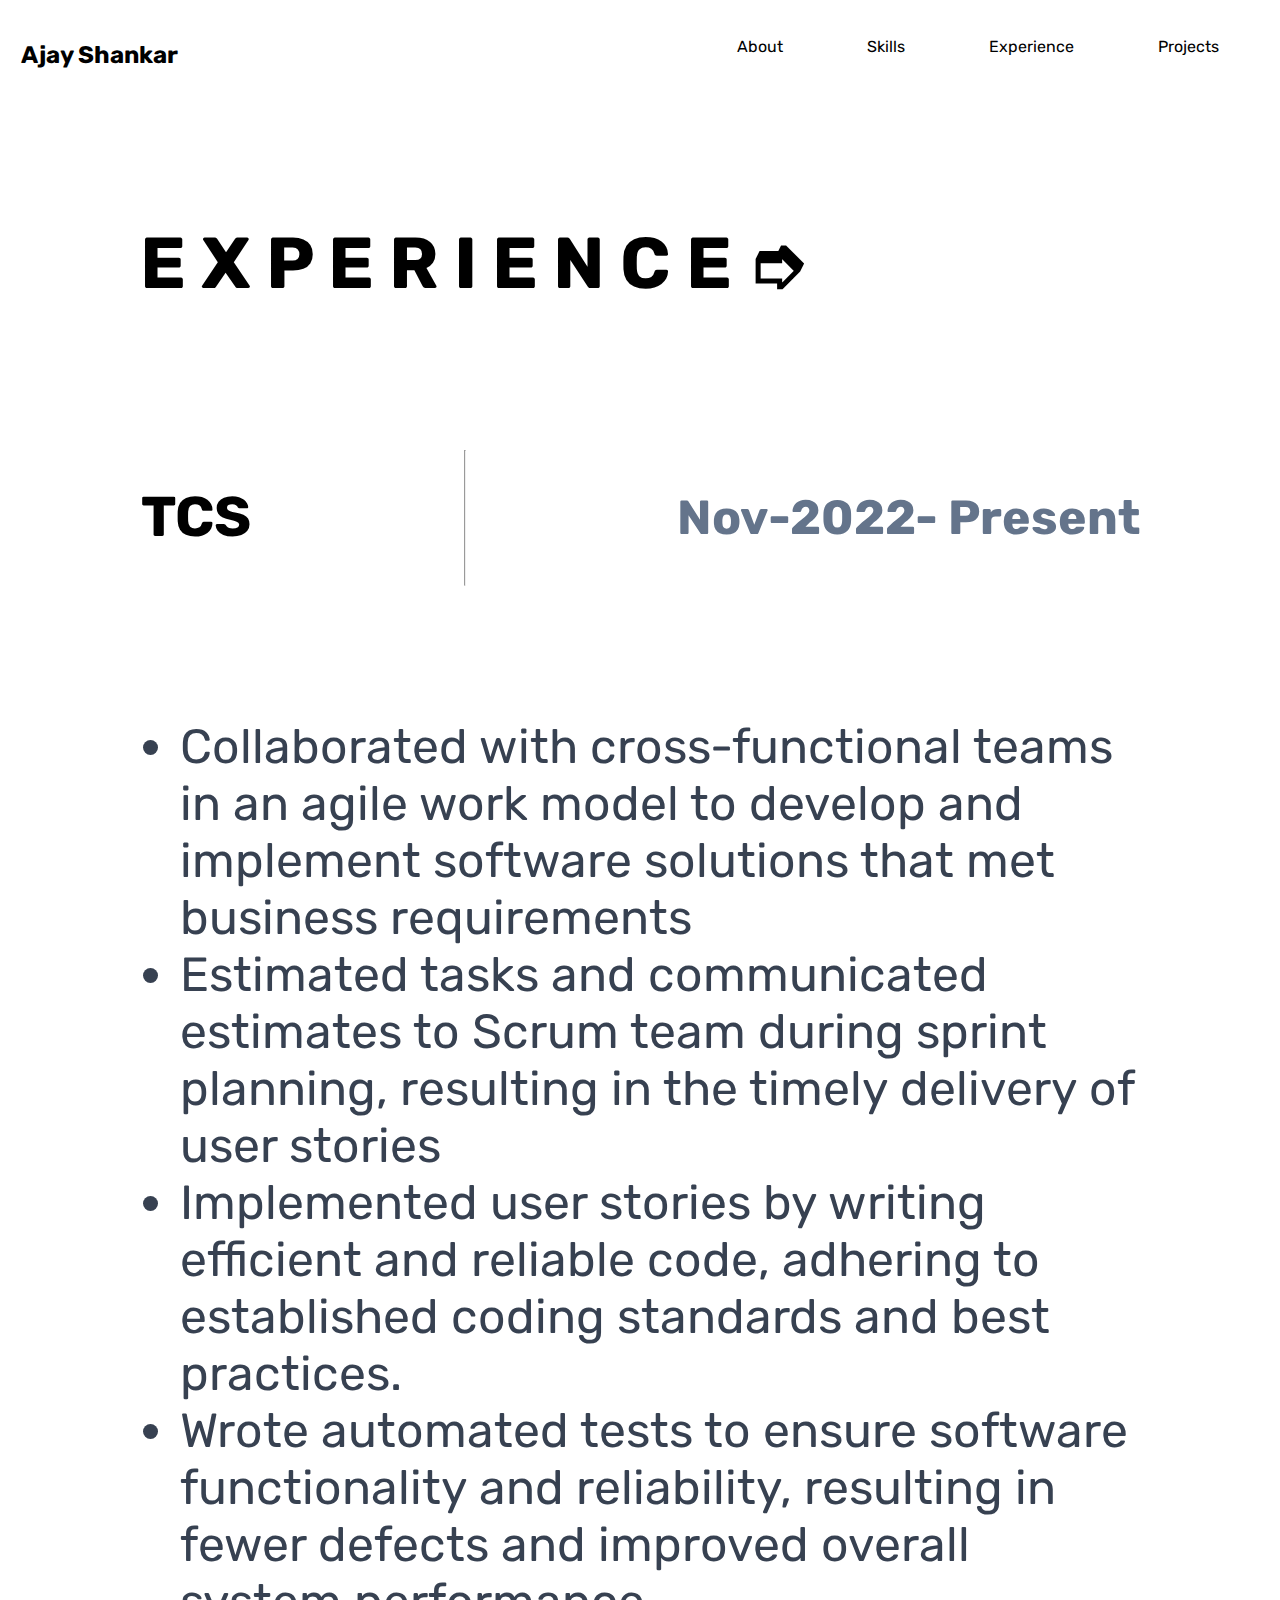
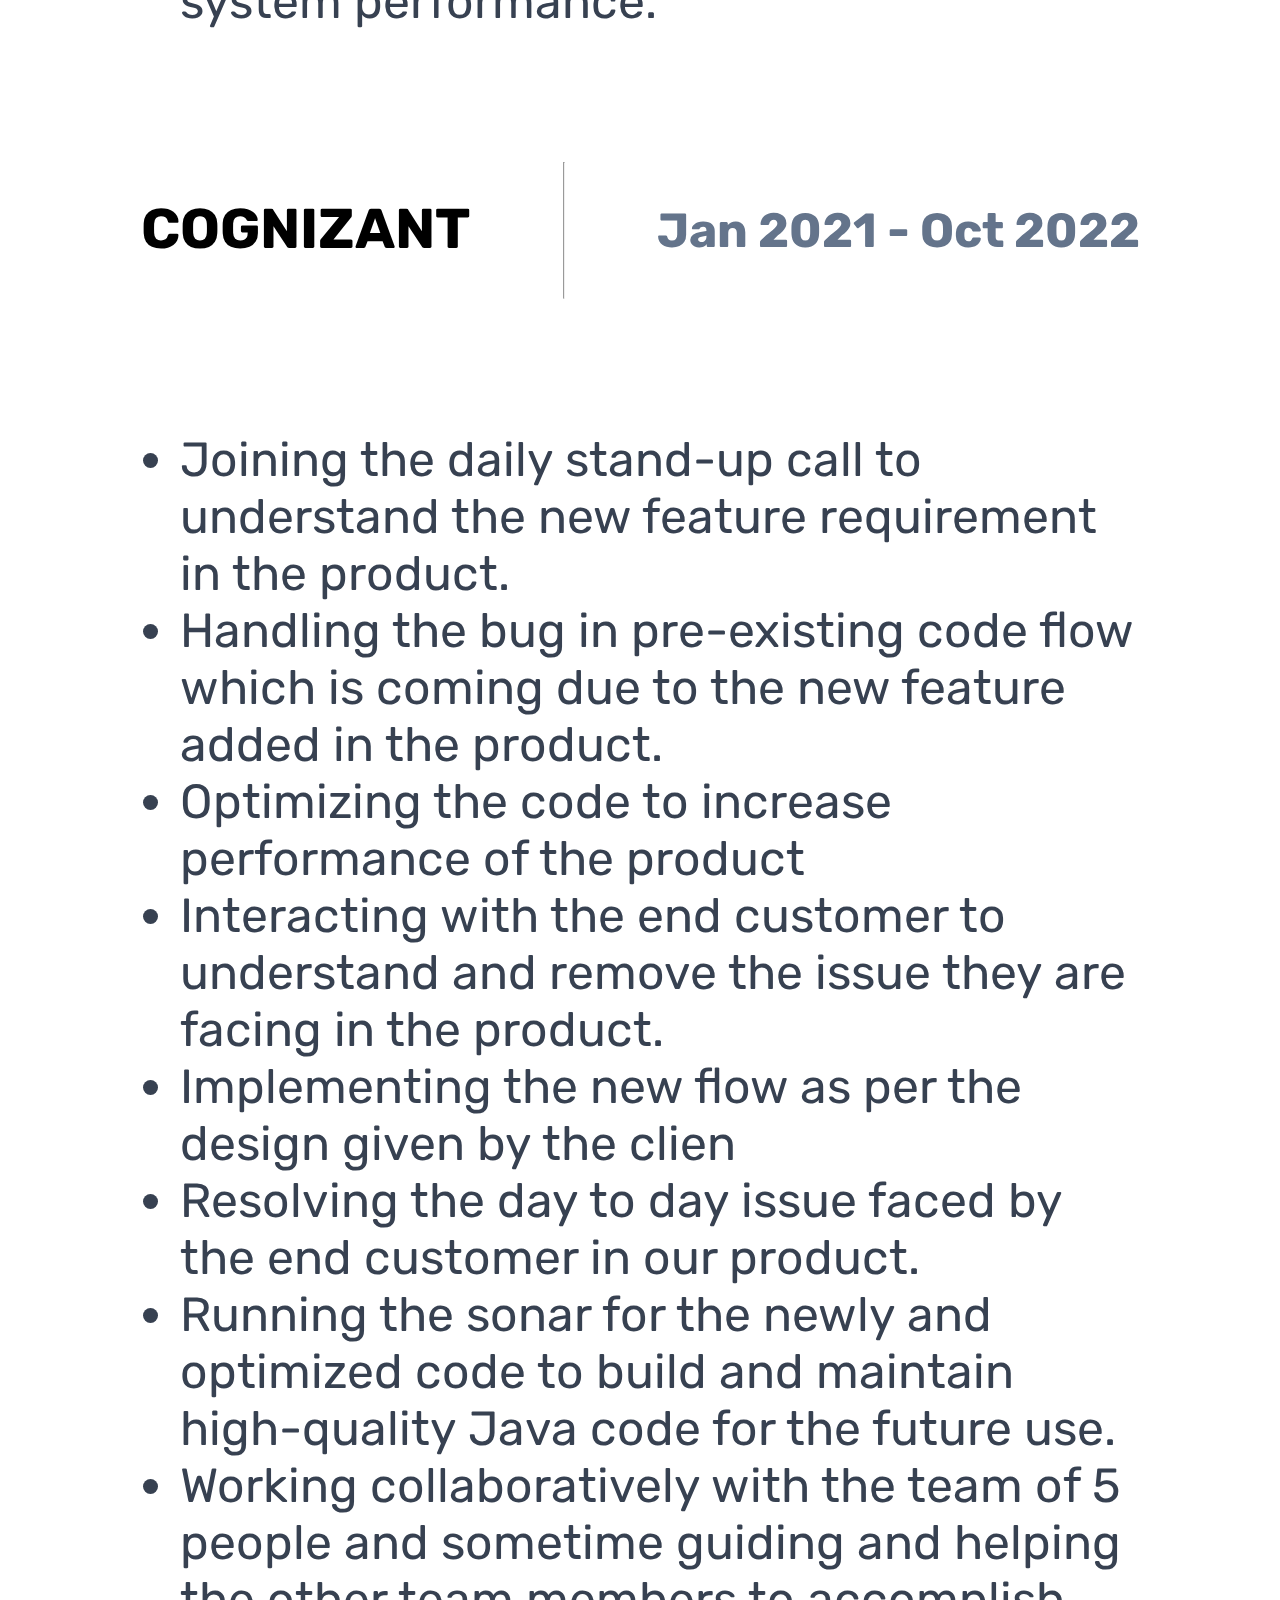
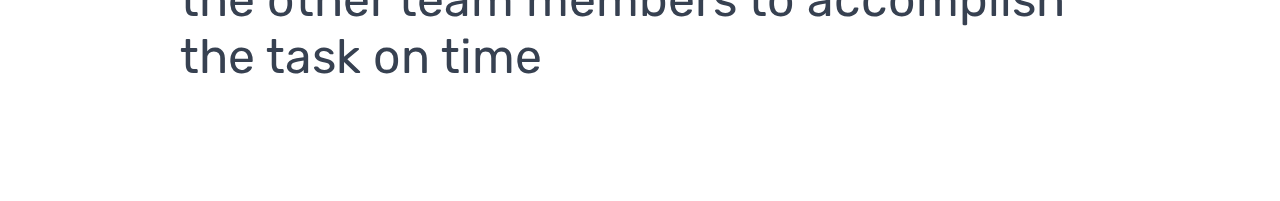
==== navigationPage/Experience.html @ b5001ecf "basic done" ====
<!DOCTYPE html>
<html lang="en">

<head>
  <meta charset="UTF-8">
  <meta http-equiv="X-UA-Compatible" content="IE=edge">
  <meta name="viewport" content="width=device-width, initial-scale=1.0">
  <title>Experience</title>
  <link href="./css/exp.css" rel="stylesheet">
</head>

<body>
  <div class="header">
    <nav class="navbar">
      <h2 class="logo">Ajay Shankar</h2>
      <ul>
        <li><a href="../index.html">About</a></li>
        <li><a href="./Skills.html">Skills</a></li>
        <li><a href="#">Experience</a></li>
        <li><a href="./Projects.html">Projects</a></li>
      </ul>
    </nav>
  </div>
  <section>

    <div>
      <h2>E X P E R I E N C E &#10158;</h2>
    </div>
    <div id="company">
      <h3 style="padding:1px ;">TCS</h3>
      <hr />
      <h4>Nov-2022- Present</h4>
    </div>
    <div>
      <ul>
        <li>
          Collaborated with cross-functional teams in an agile work model
          to develop and implement software solutions that met business
          requirements
        </li>
        <li>
          Estimated tasks and communicated estimates to Scrum team
          during sprint planning, resulting in the timely delivery of user
          stories
        </li>
        <li>
          Implemented user stories by writing efficient and reliable code,
          adhering to established coding standards and best practices.
        </li>
        <li>
          Wrote automated tests to ensure software functionality and
          reliability, resulting in fewer defects and improved overall system
          performance.
        </li>
      </ul>
    </div>
    <div id="company">
      <h3 style="padding:1px ;">COGNIZANT</h3>
      <hr />
      <h4>Jan 2021 - Oct 2022</h4>
    </div>
    <div>
      <ul>
        <li>
          Joining the daily stand-up call to understand the new feature
          requirement in the product.

        </li>
        <li>
          Handling the bug in pre-existing code flow which is coming due to
          the new feature added in the product.
        </li>
        <li>
          Optimizing the code to increase performance of the product
        </li>
        <li>
          Interacting with the end customer to understand and remove the
          issue they are facing in the product.

        </li>
        <li>
          Implementing the new flow as per the design given by the clien
        </li>
        <li>
          Resolving the day to day issue faced by the end customer in our
          product.

        </li>
        <li>
          Running the sonar for the newly and optimized code to build and
          maintain high-quality Java code for the future use.
        </li>
        <li>
          Working collaboratively with the team of 5 people and sometime
          guiding and helping the other team members to accomplish the
          task on time

        </li>
      </ul>
    </div>
  </section>
  <div class="loader-wrapper">
    <span class="loader"><span class="loader-inner"></span></span>
  </div>
</body>
<script src="./js/exp.js"></script>

</html>
---- navigationPage/css/exp.css ----
@import url('https://fonts.googleapis.com/css2?family=Rubik&display=swap');

  body {
    font-family: 'Rubik', sans-serif;
  }

  .navbar{
    display: flex;
    justify-content: space-between;
    padding: 1%;
    
  }
  
  .logo{
    color: #000;
  }
  .navbar ul li{
    list-style: none;
    display: inline;
    padding: 0px 40px;
  }
  
  .navbar ul li a{
  text-decoration: none;
  color: #000;
  }
  
  .navbar ul li a:hover{
  color: #fff;
  background: #000;
  transition: 0.3s;
  border-radius: 30px;
  padding: 10px 20px;
  }
  

h4{
  color: #64748b;
}

div ul li{
  color: #374151;
}

  section {
    max-width: 1000px;
    width: 100%;
    margin: 0 auto;
    padding: 60px 15px;
    transition: transform 0.15s;
    will-change: transform;
  }
  
  section div {
   
    background: #fff;
    margin-bottom: 60px;
    display: flex;
    font-size: 3em;
  }
  
  section div:last-child {
    margin-bottom: 0;
  }

  
.loader-wrapper{
  width: 100%;
  height: 100%;
  position: absolute;
  top: 0;
  left: 0;
  background-color: #242f3f;
  display: flex;
  justify-content: center;
  align-items: center;
}


.loader {
  display: inline-block;
  width: 30px;
  height: 30px;
  position: relative;
  border: 4px solid #fff;
  animation: loader 2s infinite ease;
}

.loader-inner {
  vertical-align: top;
  display: inline-block;
  width: 100%;
  background-color: #fff;
  animation: loader-inner 2s infinite ease-in;
}

@keyframes loader {
  0% {
    transform: rotate(0deg);
  }
  
  25% {
    transform: rotate(180deg);
  }
  
  50% {
    transform: rotate(180deg);
  }
  
  75% {
    transform: rotate(360deg);
  }
  
  100% {
    transform: rotate(360deg);
  }
}

@keyframes loader-inner {
  0% {
    height: 0%;
  }
  
  25% {
    height: 0%;
  }
  
  50% {
    height: 100%;
  }
  
  75% {
    height: 100%;
  }
  
  100% {
    height: 0%;
  }
}
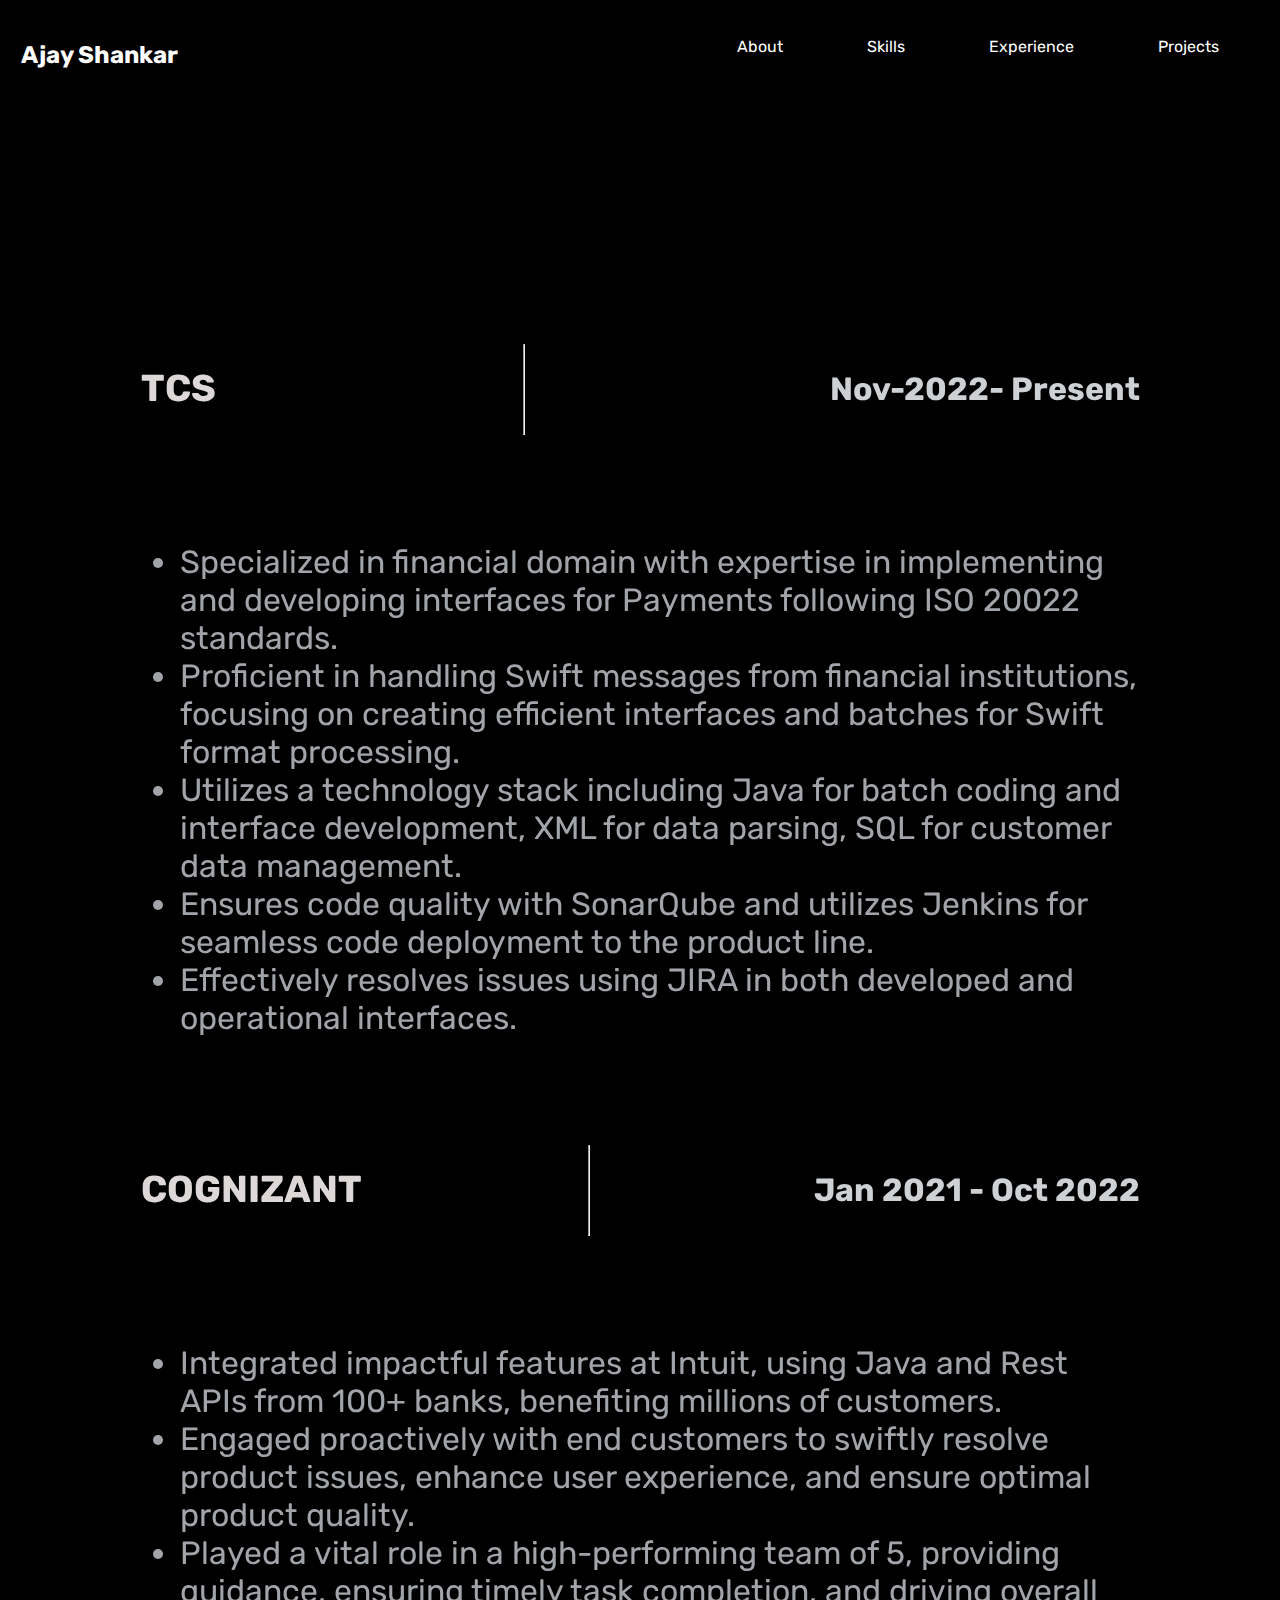
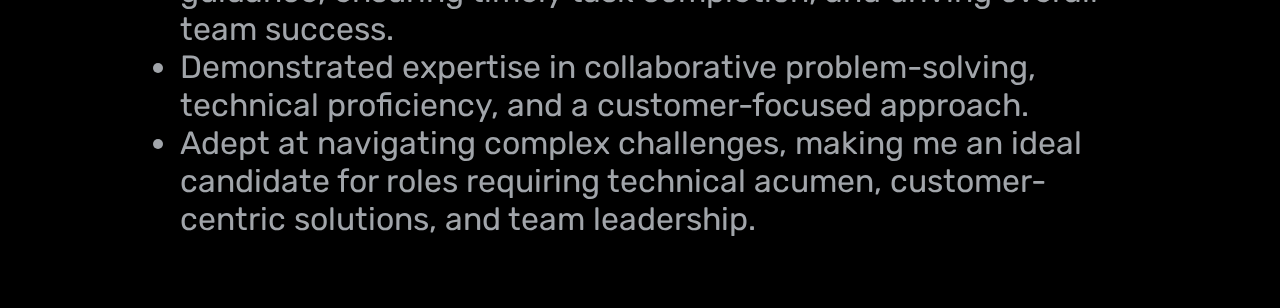
==== commit 1ac7ee9e: "Update Experience.html" ====
--- a/navigationPage/Experience.html
+++ b/navigationPage/Experience.html
@@ -34,23 +34,22 @@
     <div>
       <ul>
         <li>
-          Collaborated with cross-functional teams in an agile work model
-          to develop and implement software solutions that met business
-          requirements
+          Specialized in financial domain with expertise in implementing and developing interfaces for Payments 
+          following ISO 20022 standards.
         </li>
         <li>
-          Estimated tasks and communicated estimates to Scrum team
-          during sprint planning, resulting in the timely delivery of user
-          stories
+          Proficient in handling Swift messages from financial institutions, focusing on creating efficient 
+          interfaces and batches for Swift format processing.
         </li>
         <li>
-          Implemented user stories by writing efficient and reliable code,
-          adhering to established coding standards and best practices.
+          Utilizes a technology stack including Java for batch coding and interface development, XML for data parsing,
+           SQL for customer data management.
         </li>
         <li>
-          Wrote automated tests to ensure software functionality and
-          reliability, resulting in fewer defects and improved overall system
-          performance.
+          Ensures code quality with SonarQube and utilizes Jenkins for seamless code deployment to the product line.
+        </li>
+        <li>
+          Effectively resolves issues using JIRA in both developed and operational interfaces.
         </li>
       </ul>
     </div>
@@ -62,39 +61,19 @@
     <div>
       <ul>
         <li>
-          Joining the daily stand-up call to understand the new feature
-          requirement in the product.
-
+          Integrated impactful features at Intuit, using Java and Rest APIs from 100+ banks, benefiting millions of customers.
         </li>
         <li>
-          Handling the bug in pre-existing code flow which is coming due to
-          the new feature added in the product.
+          Engaged proactively with end customers to swiftly resolve product issues, enhance user experience, and ensure optimal product quality.
         </li>
         <li>
-          Optimizing the code to increase performance of the product
+          Played a vital role in a high-performing team of 5, providing guidance, ensuring timely task completion, and driving overall team success.
         </li>
         <li>
-          Interacting with the end customer to understand and remove the
-          issue they are facing in the product.
-
+          Demonstrated expertise in collaborative problem-solving, technical proficiency, and a customer-focused approach.
         </li>
         <li>
-          Implementing the new flow as per the design given by the clien
-        </li>
-        <li>
-          Resolving the day to day issue faced by the end customer in our
-          product.
-
-        </li>
-        <li>
-          Running the sonar for the newly and optimized code to build and
-          maintain high-quality Java code for the future use.
-        </li>
-        <li>
-          Working collaboratively with the team of 5 people and sometime
-          guiding and helping the other team members to accomplish the
-          task on time
-
+          Adept at navigating complex challenges, making me an ideal candidate for roles requiring technical acumen, customer-centric solutions, and team leadership.
         </li>
       </ul>
     </div>
--- a/navigationPage/css/exp.css
+++ b/navigationPage/css/exp.css
@@ -2,17 +2,17 @@
 
   body {
     font-family: 'Rubik', sans-serif;
+    background:#000;
   }
 
   .navbar{
     display: flex;
     justify-content: space-between;
     padding: 1%;
-    
   }
   
   .logo{
-    color: #000;
+    color: #fff;
   }
   .navbar ul li{
     list-style: none;
@@ -22,12 +22,12 @@
   
   .navbar ul li a{
   text-decoration: none;
-  color: #000;
+  color: #fff;
   }
   
   .navbar ul li a:hover{
-  color: #fff;
-  background: #000;
+  color: #000;
+  background: #fff;
   transition: 0.3s;
   border-radius: 30px;
   padding: 10px 20px;
@@ -35,28 +35,29 @@
   
 
 h4{
-  color: #64748b;
+  color: #ced1d4;
+}
+#company{
+  color: #ddd7d7;
 }
 
 div ul li{
-  color: #374151;
+  color: #a1a5aa;
 }
 
   section {
     max-width: 1000px;
     width: 100%;
     margin: 0 auto;
-    padding: 60px 15px;
+    padding: 30px 15px;
     transition: transform 0.15s;
     will-change: transform;
   }
   
   section div {
-   
-    background: #fff;
     margin-bottom: 60px;
     display: flex;
-    font-size: 3em;
+    font-size: 2em;
   }
   
   section div:last-child {
